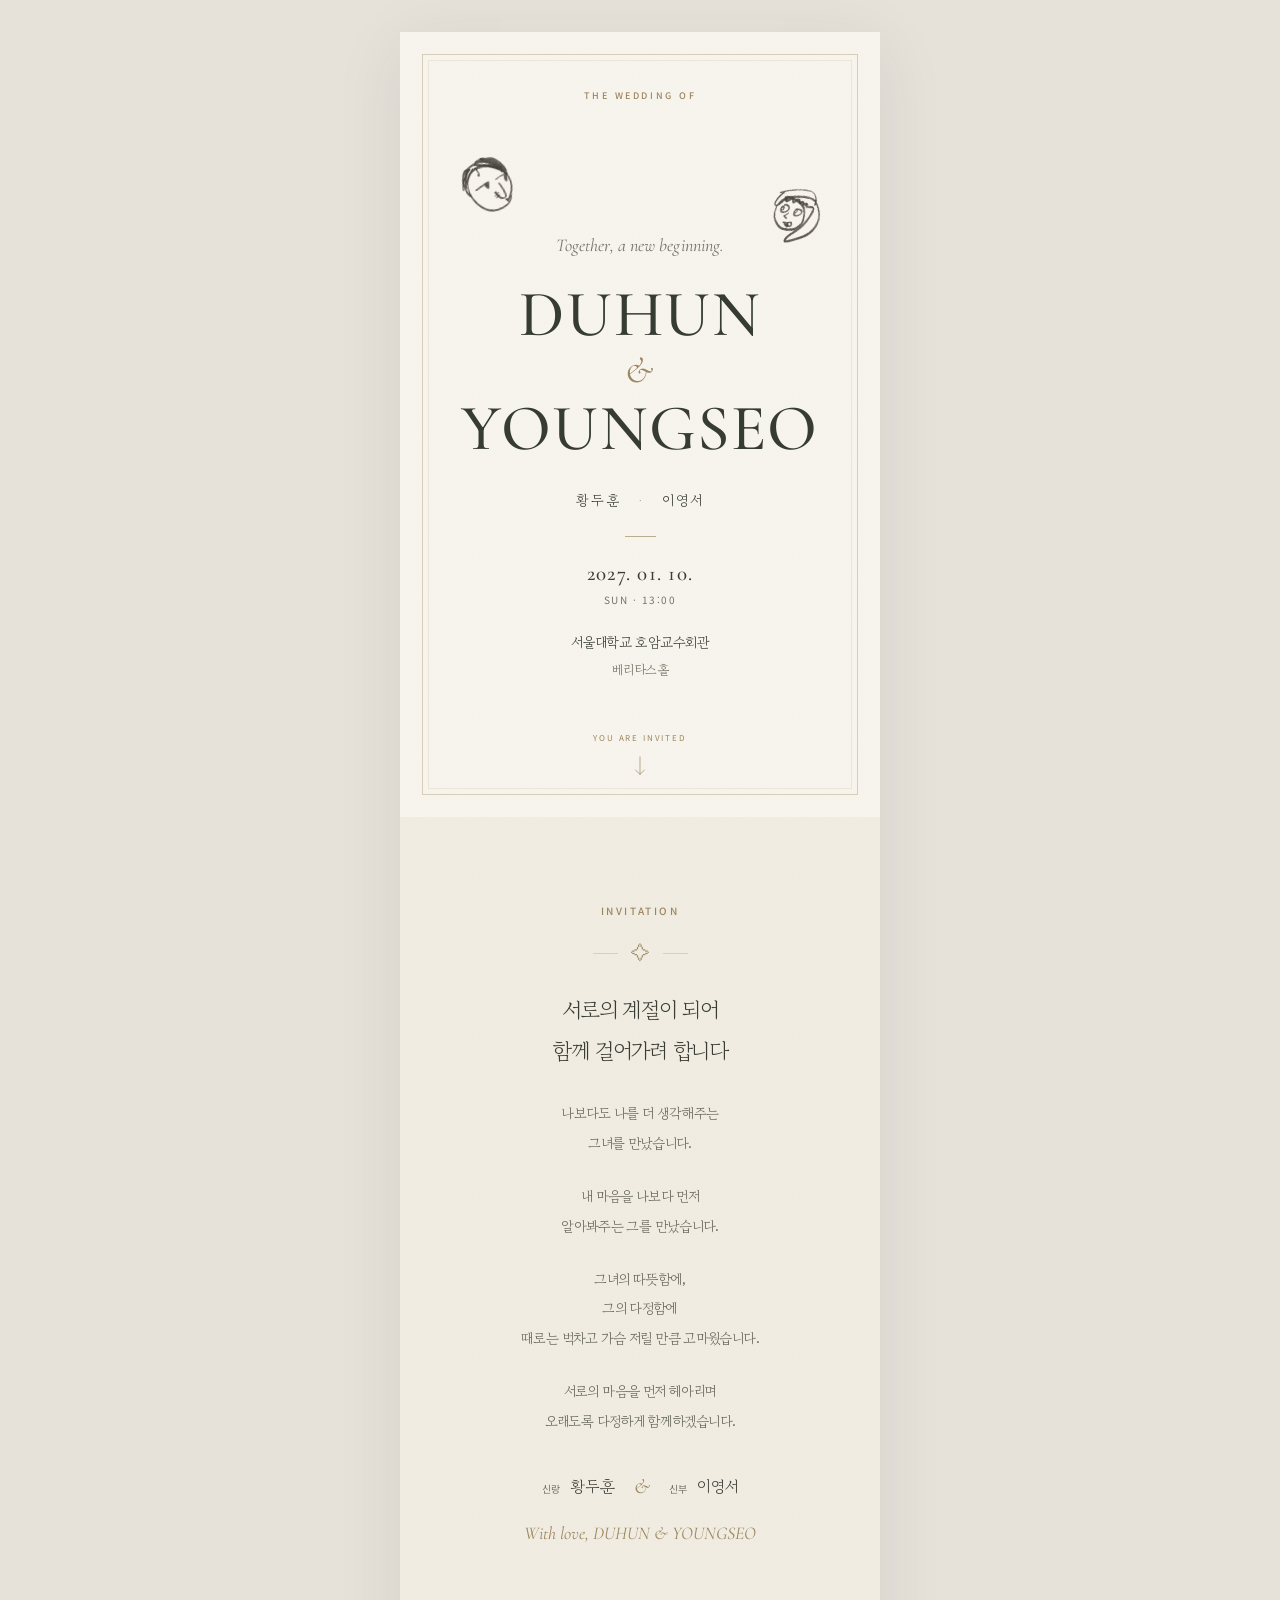
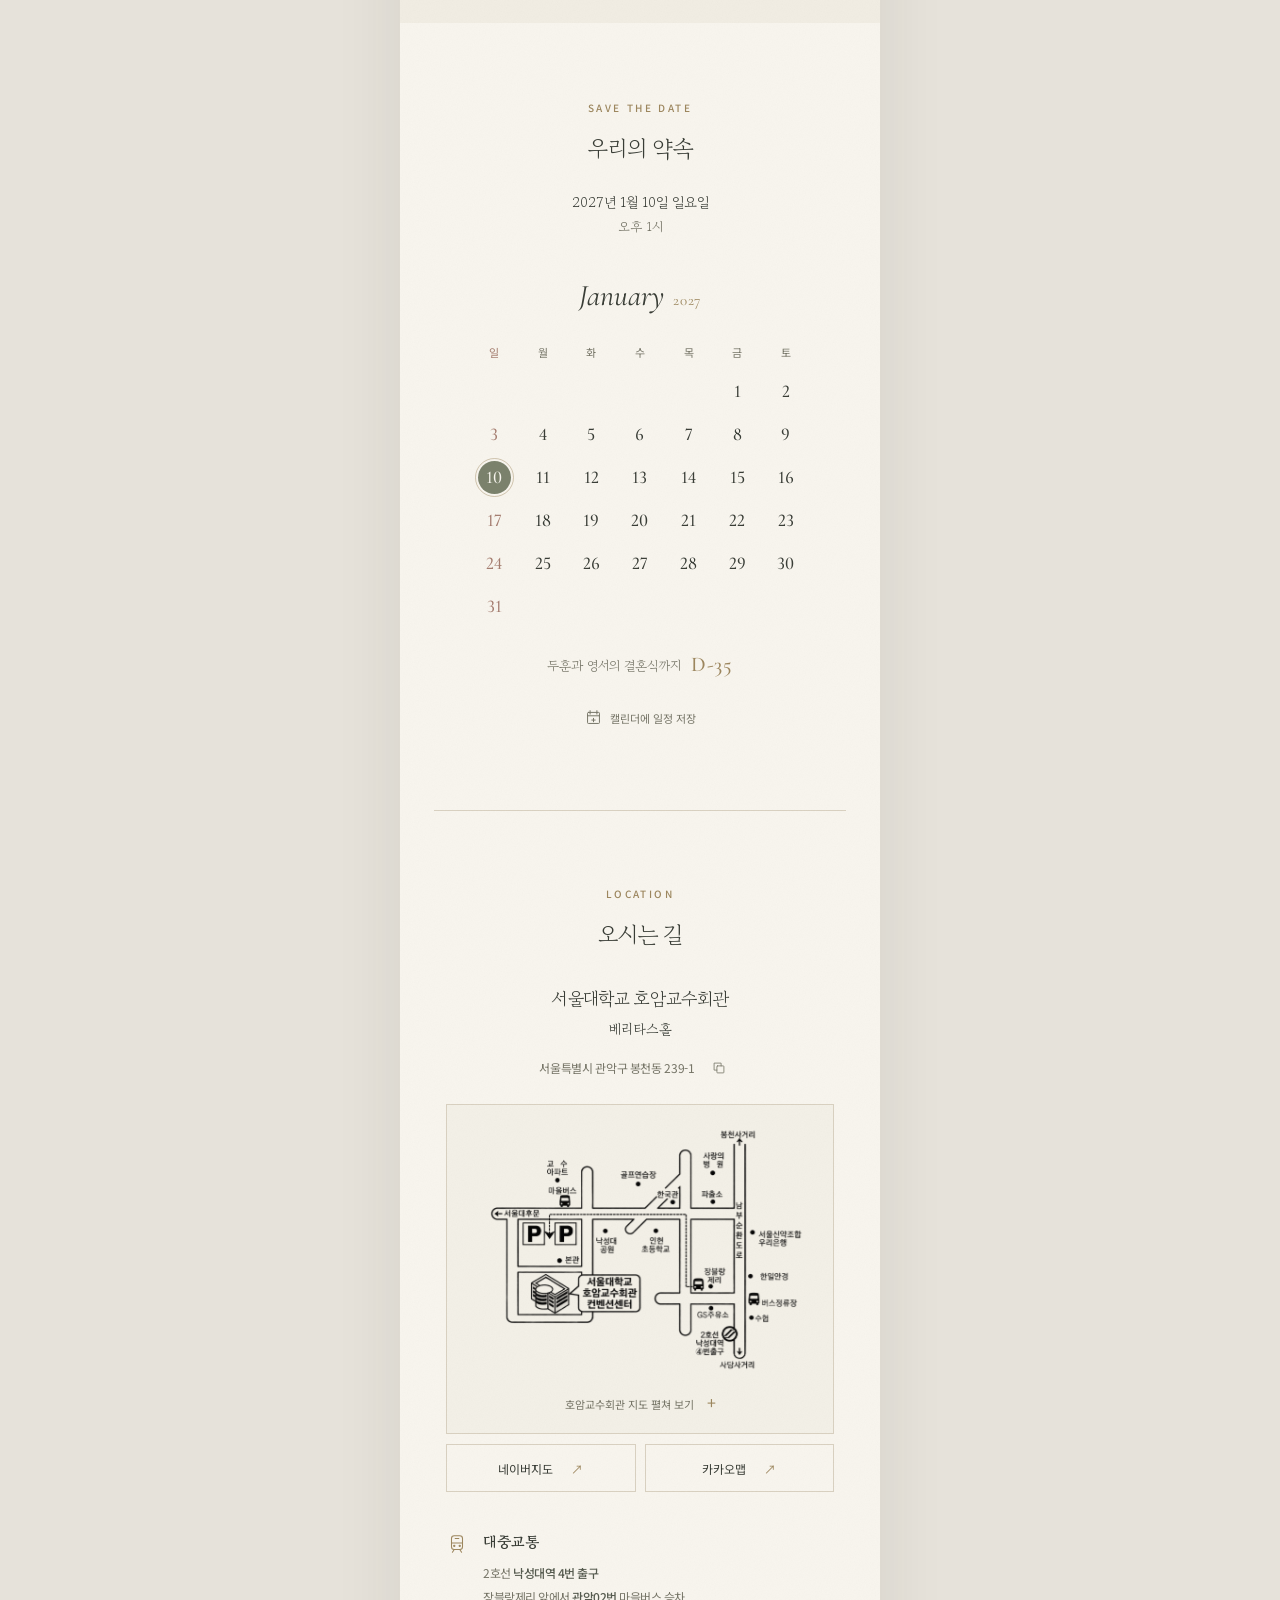
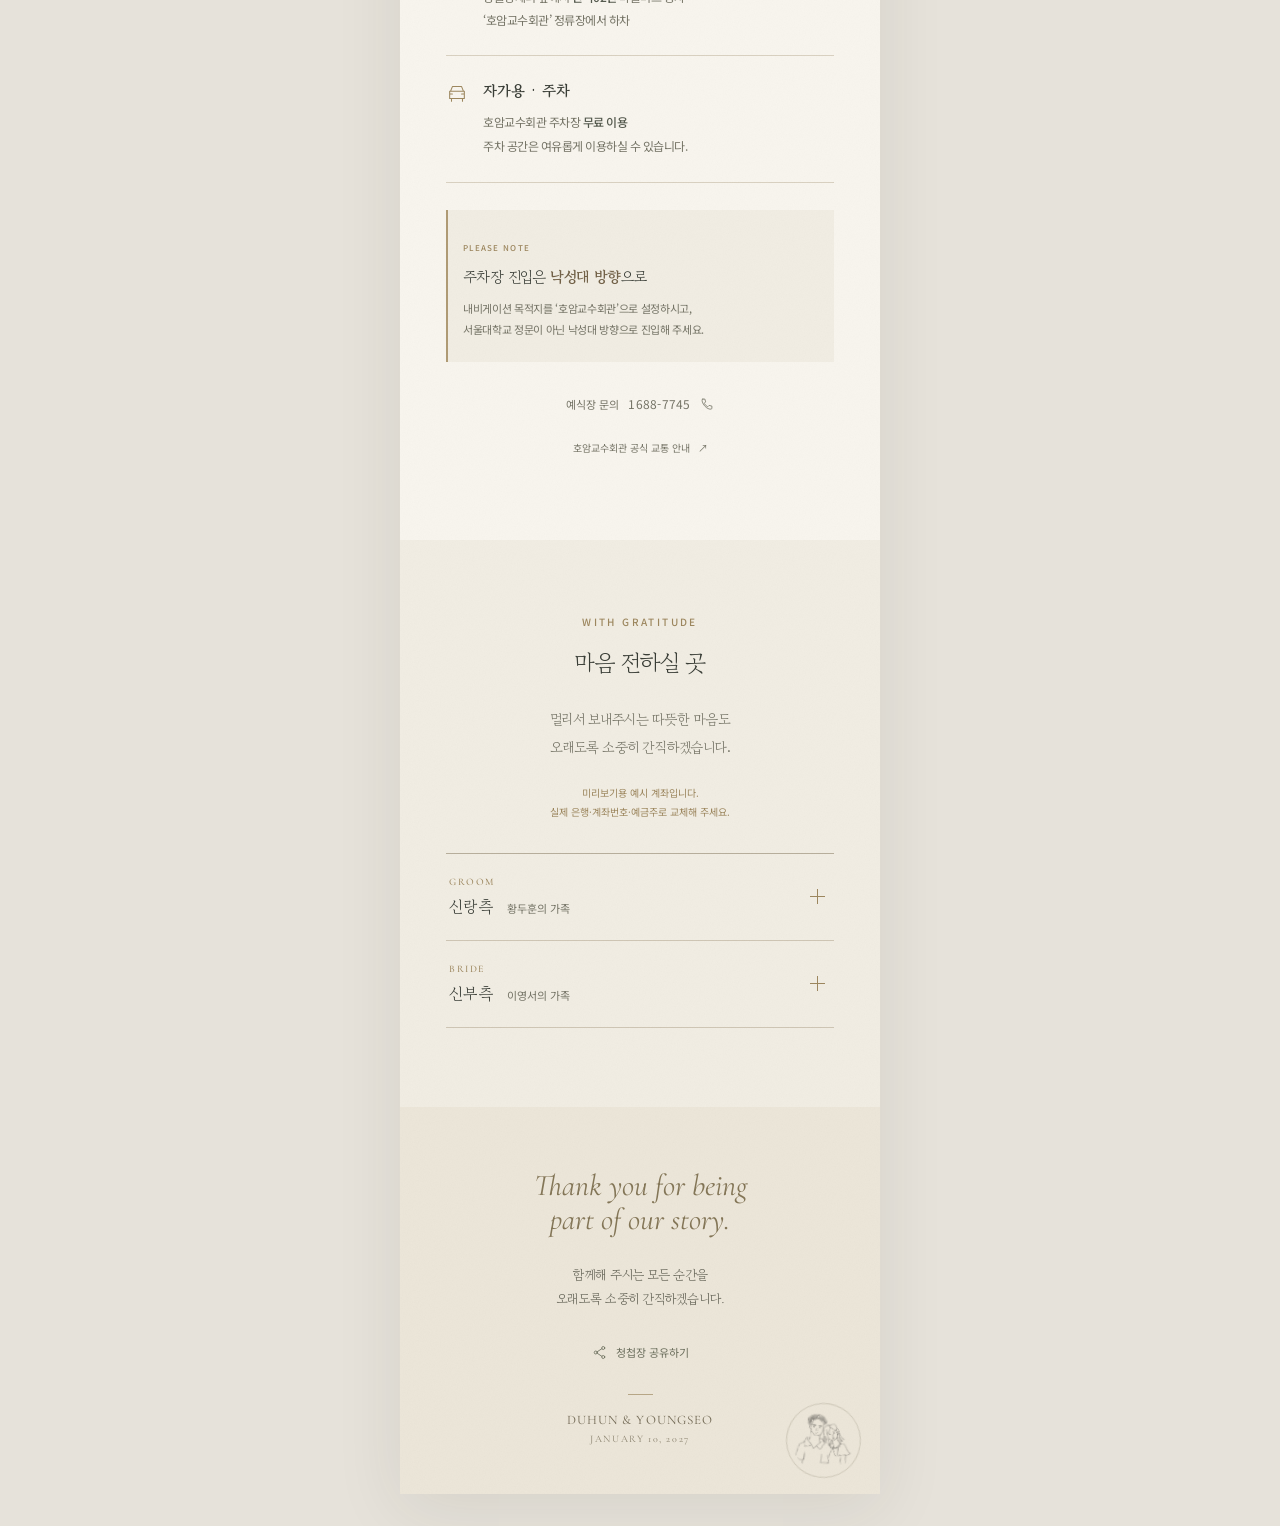
==== index.html @ d2ee9f9c "Add mobile wedding invitation" ====
<!doctype html>
<html lang="ko">
  <head>
    <meta charset="UTF-8" />
    <meta name="viewport" content="width=device-width, initial-scale=1, viewport-fit=cover" />
    <meta name="theme-color" content="#f8f5ee" />
    <meta name="description" content="황두훈 · 이영서의 결혼식에 초대합니다. 2027년 1월 10일 일요일 오후 1시, 서울대학교 호암교수회관 베리타스홀." />
    <meta property="og:type" content="website" />
    <meta property="og:title" content="황두훈 · 이영서 결혼합니다" />
    <meta property="og:description" content="2027년 1월 10일 일요일 오후 1시 · 서울대학교 호암교수회관 베리타스홀" />
    <title>황두훈 · 이영서의 결혼식에 초대합니다</title>
    <link rel="icon" href="assets/monogram.svg" type="image/svg+xml" />
    <link rel="preconnect" href="https://fonts.googleapis.com" />
    <link rel="preconnect" href="https://fonts.gstatic.com" crossorigin />
    <link href="https://fonts.googleapis.com/css2?family=Cormorant+Garamond:ital,wght@0,400;0,500;0,600;1,400;1,500&family=Gowun+Batang:wght@400;700&family=Noto+Sans+KR:wght@400;500&display=swap" rel="stylesheet" />
    <link rel="stylesheet" href="styles.css" />
    <script src="invitation.js" defer></script>
  </head>
  <body>
    <a class="skip-link" href="#invitation">초대 글로 바로 가기</a>
    <main class="invitation">
      <header class="hero" aria-label="황두훈과 이영서의 결혼식">
        <div class="hero-frame" aria-hidden="true"></div>
        <p class="eyebrow hero-eyebrow">The Wedding of</p>
        <img class="hero-doodle groom" src="assets/groom-sketch-transparent.png" alt="신랑 두훈의 손그림" width="576" height="642" />
        <img class="hero-doodle bride" src="assets/bride-sketch-transparent.png" alt="신부 영서의 손그림" width="610" height="609" />
        <div class="hero-center">
          <p class="hero-script">Together, a new beginning.</p>
          <h1 class="names"><span>DUHUN</span><span class="ampersand">&amp;</span><span>YOUNGSEO</span></h1>
          <p class="korean-names"><span>황두훈</span><span class="name-dot" aria-hidden="true">·</span><span>이영서</span></p>
          <span class="fine-rule" aria-hidden="true"></span>
          <p class="hero-date"><time datetime="2027-01-10T13:00:00+09:00">2027. 01. 10. <span>SUN · 13:00</span></time></p>
          <p class="hero-venue">서울대학교 호암교수회관<br /><span>베리타스홀</span></p>
        </div>
        <a class="scroll-cue" href="#invitation"><span>YOU ARE INVITED</span><svg viewBox="0 0 16 24" aria-hidden="true"><path d="M8 1v20m-5-5 5 5 5-5" /></svg></a>
      </header>

      <section class="intro section" id="invitation" aria-labelledby="intro-title">
        <p class="eyebrow">Invitation</p>
        <div class="ornament" aria-hidden="true"><span></span>✧<span></span></div>
        <h2 id="intro-title">서로의 계절이 되어<br />함께 걸어가려 합니다</h2>
        <div class="invitation-copy">
          <p>나보다도 나를 더 생각해주는<br />그녀를 만났습니다.</p>
          <p>내 마음을 나보다 먼저<br />알아봐주는 그를 만났습니다.</p>
          <p>그녀의 따뜻함에,<br />그의 다정함에<br />때로는 벅차고 가슴 저릴 만큼 고마웠습니다.</p>
          <p>서로의 마음을 먼저 헤아리며<br />오래도록 다정하게 함께하겠습니다.</p>
        </div>
        <div class="couple-names"><p><small>신랑</small>황두훈</p><span aria-hidden="true">&amp;</span><p><small>신부</small>이영서</p></div>
        <p class="handwritten">With love, DUHUN &amp; YOUNGSEO</p>
      </section>

      <section class="calendar section" aria-labelledby="calendar-title">
        <p class="eyebrow">Save the Date</p>
        <h2 class="section-title" id="calendar-title">우리의 약속</h2>
        <p class="event-date"><time datetime="2027-01-10T13:00:00+09:00">2027년 1월 10일 일요일 <span>오후 1시</span></time></p>
        <div class="month-heading"><span class="month">January</span><span class="year">2027</span></div>
        <table class="calendar-table" aria-label="2027년 1월 달력, 10일 일요일 결혼식">
          <thead><tr><th scope="col" class="sun">일</th><th scope="col">월</th><th scope="col">화</th><th scope="col">수</th><th scope="col">목</th><th scope="col">금</th><th scope="col">토</th></tr></thead>
          <tbody>
            <tr><td></td><td></td><td></td><td></td><td></td><td>1</td><td>2</td></tr>
            <tr><td class="sun">3</td><td>4</td><td>5</td><td>6</td><td>7</td><td>8</td><td>9</td></tr>
            <tr><td class="wedding-date" aria-label="1월 10일, 결혼식"><span>10</span></td><td>11</td><td>12</td><td>13</td><td>14</td><td>15</td><td>16</td></tr>
            <tr><td class="sun">17</td><td>18</td><td>19</td><td>20</td><td>21</td><td>22</td><td>23</td></tr>
            <tr><td class="sun">24</td><td>25</td><td>26</td><td>27</td><td>28</td><td>29</td><td>30</td></tr>
            <tr><td class="sun">31</td><td></td><td></td><td></td><td></td><td></td><td></td></tr>
          </tbody>
        </table>
        <p class="calendar-message">두훈과 영서의 결혼식까지 <strong id="count">—</strong></p>
        <a class="text-action" href="assets/duhun-youngseo-wedding.ics" download="두훈과 영서의 결혼식.ics"><svg viewBox="0 0 20 20" aria-hidden="true"><rect x="3" y="4" width="14" height="13" rx="1" /><path d="M6 2v4m8-4v4M3 8h14m-7 3v4m-2-2h4" /></svg>캘린더에 일정 저장</a>
      </section>

      <section class="location section" id="location" aria-labelledby="location-title">
        <p class="eyebrow">Location</p>
        <h2 class="section-title" id="location-title">오시는 길</h2>
        <p class="venue-name">서울대학교 호암교수회관</p>
        <p class="venue-hall">베리타스홀</p>
        <div class="address-line"><address>서울특별시 관악구 봉천동 239-1</address><button class="address-copy" type="button" data-copy="서울특별시 관악구 봉천동 239-1 서울대학교 호암교수회관" data-copy-message="예식장 주소를 복사했습니다." aria-label="예식장 주소 복사"><svg viewBox="0 0 20 20" aria-hidden="true"><rect x="7" y="7" width="10" height="10" rx="1" /><path d="M13 7V3H3v10h4" /></svg></button></div>

        <details class="venue-map">
        <summary class="venue-card">
          <img class="venue-route-map" src="assets/hoam-route-map-transparent.png" alt="호암교수회관 약도: 낙성대역 4번 출구, 낙성대 방향 진입로와 회관 주차장 위치 안내" width="1489" height="1056" loading="lazy" />
          <span class="venue-card-action"><span class="map-open-text">호암교수회관 지도 펼쳐 보기</span><span class="map-close-text">지도 접기</span><span class="map-toggle" aria-hidden="true">+</span></span>
        </summary>
        <div class="map-frame"><iframe title="서울대학교 호암교수회관 위치 지도" src="https://www.google.com/maps?q=%ED%98%B8%EC%95%94%EA%B5%90%EC%88%98%ED%9A%8C%EA%B4%80&amp;output=embed" loading="lazy" referrerpolicy="no-referrer-when-downgrade" allowfullscreen></iframe></div>
        </details>
        <div class="map-actions">
          <a href="https://map.naver.com/p/search/서울대학교%20호암교수회관" target="_blank" rel="noopener noreferrer">네이버지도 <span aria-hidden="true">↗</span></a>
          <a href="https://map.kakao.com/?q=서울대학교%20호암교수회관" target="_blank" rel="noopener noreferrer">카카오맵 <span aria-hidden="true">↗</span></a>
        </div>

        <div class="travel-info">
          <div class="travel-row"><span class="travel-icon" aria-hidden="true"><svg viewBox="0 0 24 24"><rect x="6" y="3" width="12" height="15" rx="3" /><path d="M6 11h12M9 18l-2 3m8-3 2 3M10 6h4" /><circle cx="9" cy="14" r=".7" /><circle cx="15" cy="14" r=".7" /></svg></span><div><h3>대중교통</h3><p>2호선 <strong>낙성대역 4번 출구</strong><br />장블랑제리 앞에서 <strong>관악02번</strong> 마을버스 승차<br />‘호암교수회관’ 정류장에서 하차</p></div></div>
          <div class="travel-row"><span class="travel-icon" aria-hidden="true"><svg viewBox="0 0 24 24"><path d="m5 10 2-5h10l2 5M4 10h16v8H4zM6 18v3m12-3v3M4 13h3m10 0h3" /></svg></span><div><h3>자가용 · 주차</h3><p>호암교수회관 주차장 <strong>무료 이용</strong><br />주차 공간은 여유롭게 이용하실 수 있습니다.</p></div></div>
        </div>
        <aside class="parking-notice" aria-label="주차장 진입 주의사항"><span class="notice-label">PLEASE NOTE</span><p>주차장 진입은 <strong>낙성대 방향</strong>으로</p><span>내비게이션 목적지를 ‘호암교수회관’으로 설정하시고,<br />서울대학교 정문이 아닌 낙성대 방향으로 진입해 주세요.</span></aside>
        <a class="venue-phone" href="tel:1688-7745">예식장 문의 <span>1688-7745</span><svg viewBox="0 0 20 20" aria-hidden="true"><path d="M4 3h3l1 4-2 2c1 2 3 4 5 5l2-2 4 1v3c0 2-4 2-8-1S3 7 3 5c0-1 0-2 1-2Z" /></svg></a>
        <a class="official-directions" href="https://snuhoam.co.kr/hoam/directions" target="_blank" rel="noopener noreferrer">호암교수회관 공식 교통 안내 <span aria-hidden="true">↗</span></a>
      </section>

      <section class="gift section" aria-labelledby="gift-title">
        <p class="eyebrow">With Gratitude</p>
        <h2 class="section-title" id="gift-title">마음 전하실 곳</h2>
        <p class="gift-copy">멀리서 보내주시는 따뜻한 마음도<br />오래도록 소중히 간직하겠습니다.</p>
        <p class="account-preview-note" id="account-preview-note">미리보기용 예시 계좌입니다.<br />실제 은행·계좌번호·예금주로 교체해 주세요.</p>
        <div class="account-accordion">
          <details class="account-group" name="accounts">
            <summary><span class="account-side"><small>GROOM</small>신랑측 <span>황두훈의 가족</span></span><span class="account-arrow" aria-hidden="true"></span></summary>
            <div class="account-list" id="groom-accounts">
              <div class="account-row"><div><p class="account-person">신랑 <strong>황두훈</strong></p><p class="account-pending">계좌 안내 준비 중</p></div></div>
              <div class="account-row"><div><p class="account-person">신랑 아버지</p><p class="account-pending">계좌 안내 준비 중</p></div></div>
              <div class="account-row"><div><p class="account-person">신랑 어머니</p><p class="account-pending">계좌 안내 준비 중</p></div></div>
            </div>
          </details>
          <details class="account-group" name="accounts">
            <summary><span class="account-side"><small>BRIDE</small>신부측 <span>이영서의 가족</span></span><span class="account-arrow" aria-hidden="true"></span></summary>
            <div class="account-list" id="bride-accounts">
              <div class="account-row"><div><p class="account-person">신부 <strong>이영서</strong></p><p class="account-pending">계좌 안내 준비 중</p></div></div>
              <div class="account-row"><div><p class="account-person">신부 아버지</p><p class="account-pending">계좌 안내 준비 중</p></div></div>
              <div class="account-row"><div><p class="account-person">신부 어머니</p><p class="account-pending">계좌 안내 준비 중</p></div></div>
            </div>
          </details>
        </div>
      </section>

      <footer class="closing">
        <p class="closing-script">Thank you for being<br />part of our story.</p>
        <p class="closing-copy">함께해 주시는 모든 순간을<br />오래도록 소중히 간직하겠습니다.</p>
        <button class="share-button" id="share-invitation" type="button"><svg viewBox="0 0 20 20" aria-hidden="true"><circle cx="5" cy="10" r="2" /><circle cx="15" cy="4" r="2" /><circle cx="15" cy="16" r="2" /><path d="m7 9 6-4m-6 6 6 4" /></svg>청첩장 공유하기</button>
        <span class="closing-rule" aria-hidden="true"></span>
        <small>DUHUN &amp; YOUNGSEO <span>JANUARY 10, 2027</span></small>
        <img class="couple-stamp" src="assets/couple-sketch.png" alt="두훈과 영서의 커플 손그림 도장" width="1042" height="986" loading="lazy" />
      </footer>
    </main>
    <div id="toast" role="status" aria-live="polite" aria-atomic="true"></div>
  </body>
</html>
---- styles.css ----
:root {
  --paper: #f8f5ee;
  --paper-deep: #f1ede3;
  --ink: #393d36;
  --muted: #767567;
  --gold: #9d875e;
  --line: #d9d1c1;
  --serif: 'Gowun Batang', 'Batang', serif;
  --english: 'Cormorant Garamond', 'Times New Roman', serif;
  --sans: 'Noto Sans KR', sans-serif;
}

* { box-sizing: border-box; }
html { scroll-behavior: smooth; }
body { margin: 0; background: #e6e2da; color: var(--ink); font-family: var(--sans); font-weight: 400; -webkit-font-smoothing: antialiased; }
button, a { -webkit-tap-highlight-color: transparent; }
button { font: inherit; cursor: pointer; }
a { color: inherit; text-decoration: none; }
button, a, summary { touch-action: manipulation; }
button:focus-visible, a:focus-visible, summary:focus-visible { outline: 2px solid var(--gold); outline-offset: 5px; }
img { display: block; max-width: 100%; height: auto; }
p, h1, h2, h3, figure { margin: 0; }
button svg, a svg, .travel-icon svg { width: 20px; height: 20px; flex: 0 0 auto; fill: none; stroke: currentColor; stroke-width: 1.15; stroke-linecap: round; stroke-linejoin: round; }

.skip-link { position: fixed; top: -100px; left: 16px; z-index: 20; padding: 12px 20px; background: var(--ink); color: var(--paper); font-size: 13px; }
.skip-link:focus { top: 16px; }
.invitation { position: relative; width: 100%; max-width: 480px; margin: 0 auto; overflow: clip; background: var(--paper); box-shadow: 0 14px 65px rgb(44 44 35 / 9%); }
.invitation::after { position: absolute; z-index: 5; inset: 0; background-image: url('assets/paper-texture.svg'); opacity: .055; mix-blend-mode: multiply; pointer-events: none; content: ''; }
.section { position: relative; padding: 80px 34px; text-align: center; }
.eyebrow { color: var(--gold); font-family: var(--sans); font-size: 10px; font-weight: 500; line-height: 1.5; letter-spacing: .24em; text-transform: uppercase; }
.section-title { margin: 15px 0 0; font-family: var(--serif); font-size: 23px; font-weight: 400; line-height: 1.6; letter-spacing: -.05em; }

/* A restrained, printed cover with the couple's original drawings. */
.hero { position: relative; display: flex; min-height: 752px; padding: 52px 30px 39px; flex-direction: column; align-items: center; text-align: center; background: var(--paper); }
.hero-frame { position: absolute; inset: 22px; border: 1px solid rgb(157 135 94 / 36%); pointer-events: none; }
.hero-frame::after { position: absolute; inset: 5px; border: 1px solid rgb(157 135 94 / 13%); content: ''; }
.hero-eyebrow { font-size: 9px; letter-spacing: .28em; }
.hero-doodle { position: absolute; pointer-events: none; opacity: .76; filter: sepia(.5); mix-blend-mode: multiply; }
.hero-doodle.groom { top: 104px; left: 39px; width: 69px; transform: rotate(-12deg); }
.hero-doodle.bride { top: 128px; right: 37px; width: 62px; transform: rotate(11deg); }
.hero-center { width: 100%; margin-top: 131px; }
.hero-script { color: var(--muted); font-family: var(--english); font-size: 18px; font-style: italic; letter-spacing: .005em; }
.names { margin-top: 26px; color: #363c33; font-family: var(--english); font-size: clamp(46px, 14vw, 65px); font-weight: 500; line-height: 1.02; letter-spacing: .025em; }
.names > span { display: block; white-space: nowrap; }
.names .ampersand { margin: 4px 0 7px; color: var(--gold); font-size: 37px; font-weight: 400; font-style: italic; line-height: 1; }
.korean-names { display: flex; justify-content: center; align-items: center; gap: 17px; margin-top: 28px; font-family: var(--serif); font-size: 14px; letter-spacing: .15em; }
.name-dot { color: var(--gold); font-size: 10px; }
.fine-rule { display: block; width: 31px; height: 1px; margin: 26px auto 24px; background: var(--gold); opacity: .65; }
.hero-date { font-family: var(--english); font-size: 21px; font-weight: 500; letter-spacing: .06em; }
.hero-date span { display: block; margin-top: 6px; color: var(--muted); font-family: var(--sans); font-size: 10px; font-weight: 400; letter-spacing: .15em; }
.hero-venue { margin-top: 22px; font-family: var(--serif); font-size: 14px; line-height: 1.95; letter-spacing: -.035em; }
.hero-venue span { color: var(--muted); font-size: 13px; }
.scroll-cue { position: relative; display: flex; width: 180px; min-height: 47px; margin-top: auto; padding-top: 22px; align-items: center; flex-direction: column; gap: 12px; color: var(--gold); font-size: 8px; letter-spacing: .23em; }
.scroll-cue svg { width: 14px; height: 23px; stroke-width: .8; }

.intro { background: var(--paper-deep); padding-top: 86px; padding-bottom: 79px; }
.ornament { display: flex; margin: 24px auto; align-items: center; justify-content: center; gap: 13px; color: var(--gold); font-family: var(--english); font-size: 19px; }
.ornament span { width: 25px; height: 1px; background: var(--line); }
.intro h2 { font-family: var(--serif); font-size: 22px; font-weight: 400; line-height: 1.85; letter-spacing: -.06em; }
.invitation-copy { margin-top: 29px; color: #66665b; font-family: var(--serif); font-size: 14px; line-height: 2.1; letter-spacing: -.045em; word-break: keep-all; }
.invitation-copy p + p { margin-top: 24px; }
.couple-names { display: flex; margin-top: 38px; align-items: center; justify-content: center; gap: 19px; font-family: var(--serif); font-size: 16px; }
.couple-names p { display: flex; gap: 10px; align-items: baseline; }
.couple-names small { color: var(--muted); font-family: var(--sans); font-size: 10px; }
.couple-names > span { color: var(--gold); font-family: var(--english); font-size: 21px; font-style: italic; }
.handwritten { margin-top: 23px; color: var(--gold); font-family: var(--english); font-size: 18px; font-style: italic; }

.calendar { padding-top: 77px; padding-bottom: 71px; }
.calendar::after { position: absolute; right: 34px; bottom: 0; left: 34px; height: 1px; background: var(--line); content: ''; }
.event-date { margin-top: 22px; font-family: var(--serif); font-size: 14px; line-height: 1.9; }
.event-date span { display: block; color: var(--muted); font-size: 13px; }
.month-heading { display: flex; margin-top: 37px; align-items: baseline; justify-content: center; gap: 9px; font-family: var(--english); }
.month { font-size: 30px; font-style: italic; }
.year { color: var(--gold); font-size: 15px; letter-spacing: .05em; }
.calendar-table { width: 100%; max-width: 340px; margin: 20px auto 0; border-collapse: collapse; table-layout: fixed; font-family: var(--english); font-size: 18px; font-variant-numeric: lining-nums; }
.calendar-table th { height: 36px; color: var(--muted); font-family: var(--sans); font-size: 11px; font-weight: 400; }
.calendar-table td { position: relative; height: 43px; font-weight: 500; }
.calendar-table .sun { color: #a57d6f; }
.calendar-table .wedding-date { color: var(--paper); }
.wedding-date span { position: relative; display: inline-flex; width: 33px; height: 33px; border-radius: 50%; align-items: center; justify-content: center; background: #7b826c; }
.wedding-date span::after { position: absolute; inset: -3px; border: 1px solid rgb(157 135 94 / 44%); border-radius: 50%; content: ''; }
.calendar-message { margin-top: 24px; color: var(--muted); font-family: var(--serif); font-size: 13px; }
.calendar-message strong { margin-left: 6px; color: var(--gold); font-family: var(--english); font-size: 21px; font-weight: 500; letter-spacing: .035em; }
.text-action { display: inline-flex; min-height: 44px; margin-top: 19px; padding: 0 5px; align-items: center; justify-content: center; gap: 8px; color: var(--muted); font-size: 11px; }
.text-action svg { width: 17px; height: 17px; }

.location { padding-top: 75px; padding-bottom: 70px; }
.venue-name { margin-top: 31px; font-family: var(--serif); font-size: 18px; line-height: 1.6; letter-spacing: -.055em; }
.venue-hall { margin-top: 6px; font-family: var(--serif); font-size: 14px; }
.address-line { display: flex; margin: 7px 0 0; align-items: center; justify-content: center; gap: 2px; }
.address-line address { color: var(--muted); font-size: 12px; font-style: normal; letter-spacing: -.03em; }
.address-copy { display: inline-flex; width: 44px; height: 44px; padding: 0; border: 0; align-items: center; justify-content: center; background: transparent; color: var(--muted); }
.address-copy svg { width: 14px; height: 14px; }
.venue-card { display: flex; margin-top: 14px; padding: 20px 17px 19px; border: 1px solid var(--line); align-items: center; flex-direction: column; background: #f3f0e7; transition: border-color .2s; cursor: pointer; list-style: none; }
.venue-card::-webkit-details-marker { display: none; }
.venue-route-map { width: 100%; height: auto; mix-blend-mode: multiply; }
.venue-card-action { display: inline-flex; margin-top: 16px; gap: 13px; align-items: baseline; color: var(--muted); font-size: 11px; }
.venue-card-action .map-toggle { color: var(--gold); font-size: 16px; transition: transform .2s; }
.map-close-text { display: none; }
.venue-map[open] .map-open-text { display: none; }
.venue-map[open] .map-close-text { display: inline; }
.venue-map[open] .map-toggle { transform: rotate(45deg); }
.map-frame { height: 245px; border: 1px solid var(--line); border-top: 0; overflow: hidden; background: #eae7df; }
.map-frame iframe { display: block; width: 100%; height: 100%; border: 0; filter: saturate(.45); }
.map-actions { display: grid; grid-template-columns: 1fr 1fr; gap: 9px; margin-top: 10px; }
.map-actions a { display: flex; min-height: 48px; border: 1px solid var(--line); align-items: center; justify-content: center; gap: 18px; font-size: 12px; transition: background-color .2s; }
.map-actions a > span { color: var(--gold); }
.travel-info { margin-top: 31px; text-align: left; }
.travel-row { display: flex; padding: 24px 0; border-bottom: 1px solid var(--line); align-items: flex-start; gap: 15px; }
.travel-row:first-child { padding-top: 8px; }
.travel-row:last-child { padding-bottom: 25px; }
.travel-icon { display: inline-flex; margin-top: 2px; color: var(--gold); }
.travel-icon svg { width: 22px; height: 22px; }
.travel-row h3 { font-family: var(--serif); font-size: 15px; font-weight: 700; }
.travel-row p { margin-top: 9px; color: var(--muted); font-size: 12px; line-height: 1.95; letter-spacing: -.04em; word-break: keep-all; }
.travel-row strong { color: #565b4f; font-weight: 500; }
.parking-notice { margin-top: 27px; padding: 22px 15px; border-left: 2px solid #b09b74; text-align: left; background: var(--paper-deep); }
.notice-label { color: var(--gold); font-size: 8px; font-weight: 500; letter-spacing: .16em; }
.parking-notice p { margin-top: 9px; font-family: var(--serif); font-size: 15px; line-height: 1.6; letter-spacing: -.04em; }
.parking-notice strong { color: #736248; font-weight: 700; }
.parking-notice > span:last-child { display: block; margin-top: 9px; color: var(--muted); font-size: 11px; line-height: 1.9; letter-spacing: -.03em; word-break: keep-all; }
.venue-phone { display: flex; min-height: 44px; margin-top: 20px; align-items: center; justify-content: center; gap: 9px; color: var(--muted); font-size: 11px; }
.venue-phone span { font-size: 12px; letter-spacing: .02em; }
.venue-phone svg { width: 14px; height: 14px; }
.official-directions { display: inline-flex; min-height: 44px; padding: 0 5px; gap: 8px; align-items: center; color: var(--muted); font-size: 10px; }

.gift { padding-top: 74px; padding-bottom: 79px; background: var(--paper-deep); }
.gift-copy { margin-top: 24px; color: var(--muted); font-family: var(--serif); font-size: 14px; line-height: 2; letter-spacing: -.035em; }
.account-preview-note { margin-top: 22px; color: var(--gold); font-size: 10px; line-height: 1.9; word-break: keep-all; }
.account-accordion { margin-top: 32px; border-top: 1px solid #b8af9c; text-align: left; }
.account-group { border-bottom: 1px solid #cfc6b5; }
.account-group summary { display: flex; min-height: 86px; padding: 16px 3px; align-items: center; justify-content: space-between; gap: 12px; cursor: pointer; list-style: none; }
.account-group summary::-webkit-details-marker { display: none; }
.account-side { display: block; font-family: var(--serif); font-size: 16px; }
.account-side small { display: block; margin-bottom: 6px; color: var(--gold); font-family: var(--english); font-size: 10px; font-weight: 500; letter-spacing: .16em; }
.account-side > span { margin-left: 9px; color: var(--muted); font-family: var(--sans); font-size: 11px; }
.account-arrow { position: relative; width: 15px; height: 15px; margin-right: 6px; color: var(--gold); transition: transform .25s; }
.account-arrow::before, .account-arrow::after { position: absolute; top: 7px; left: 0; width: 15px; height: 1px; background: currentColor; content: ''; }
.account-arrow::after { transform: rotate(90deg); }
.account-group[open] .account-arrow { transform: rotate(45deg); }
.account-list { display: grid; gap: 1px; padding-bottom: 19px; }
.account-row { display: flex; min-height: 81px; padding: 17px 15px; align-items: center; justify-content: space-between; gap: 8px; background: rgb(255 255 255 / 42%); }
.account-row > div { min-width: 0; }
.account-person { color: var(--muted); font-size: 11px; }
.account-person strong { margin-left: 8px; color: var(--ink); font-family: var(--serif); font-size: 14px; font-weight: 400; }
.account-pending, .account-number { margin-top: 8px; color: var(--muted); font-size: 11px; line-height: 1.6; }
.account-number { color: var(--ink); font-size: 12px; overflow-wrap: anywhere; }
.account-example { margin-top: 5px; color: var(--gold); font-size: 10px; line-height: 1.6; }
.copy-button { flex: 0 0 auto; min-width: 45px; min-height: 44px; padding: 8px; border: 1px solid var(--line); border-radius: 0; background: transparent; color: var(--muted); font-size: 11px; }

.closing { position: relative; min-height: 380px; padding: 62px 34px 49px; text-align: center; background: #ece6d9; }
.closing-script { color: #847657; font-family: var(--english); font-size: 30px; font-style: italic; line-height: 1.15; }
.closing-copy { margin-top: 25px; color: #69685b; font-family: var(--serif); font-size: 13px; line-height: 1.9; letter-spacing: -.04em; }
.share-button { display: inline-flex; min-height: 44px; margin-top: 18px; padding: 8px 15px; border: 0; align-items: center; gap: 9px; background: transparent; color: #6e715f; font-size: 11px; }
.share-button svg { width: 15px; height: 15px; }
.closing-rule { display: block; width: 25px; height: 1px; margin: 20px auto 17px; background: #b8a787; }
.closing small { display: block; color: #726954; font-family: var(--english); font-size: 13px; letter-spacing: .08em; }
.closing small > span { display: block; margin-top: 5px; color: #8a826e; font-size: 10px; letter-spacing: .16em; }
.couple-stamp { position: absolute; right: 19px; bottom: 16px; width: 75px; height: 75px; padding: 5px; border: 1px solid rgb(104 97 73 / 40%); border-radius: 50%; object-fit: contain; opacity: .52; mix-blend-mode: multiply; transform: rotate(9deg); }

#toast { position: fixed; z-index: 30; bottom: max(24px, env(safe-area-inset-bottom)); left: 50%; width: max-content; max-width: calc(100vw - 40px); padding: 12px 20px; border-radius: 3px; background: rgb(55 60 49 / 94%); box-shadow: 0 4px 18px rgb(0 0 0 / 12%); color: #fffdf5; font-size: 12px; line-height: 1.6; text-align: center; opacity: 0; visibility: hidden; pointer-events: none; transform: translate(-50%, 8px); transition: opacity .2s, transform .2s, visibility .2s; }
#toast.show { opacity: 1; visibility: visible; transform: translate(-50%, 0); }

@media (hover: hover) {
  .map-actions a:hover, .copy-button:hover { background: #eae5d9; }
  .venue-card:hover { border-color: var(--gold); }
  .share-button:hover, .text-action:hover, .venue-phone:hover { color: var(--gold); }
}
@media (min-width: 481px) {
  body { padding: 32px 0; }
  .hero { min-height: 785px; padding-top: 57px; }
  .hero-center { margin-top: 131px; }
  .hero-doodle.groom { top: 112px; left: 52px; }
  .hero-doodle.bride { top: 153px; right: 52px; }
  .section { padding-right: 46px; padding-left: 46px; }
}
@media (max-width: 360px) {
  .section { padding-right: 25px; padding-left: 25px; }
  .hero { min-height: 713px; padding-right: 27px; padding-left: 27px; }
  .hero-center { margin-top: 120px; }
  .hero-doodle.groom { top: 97px; left: 33px; width: 60px; }
  .hero-doodle.bride { top: 118px; right: 32px; width: 56px; }
  .hero-script { font-size: 17px; }
  .intro h2 { font-size: 20px; }
  .invitation-copy { font-size: 12.5px; }
  .couple-names { gap: 12px; font-size: 15px; }
  .couple-names p { gap: 7px; }
  .parking-notice > span:last-child br { display: none; }
  .couple-stamp { right: 10px; width: 61px; height: 61px; }
}
@media (prefers-reduced-motion: reduce) {
  html { scroll-behavior: auto; }
  *, *::before, *::after { transition: none !important; }
}
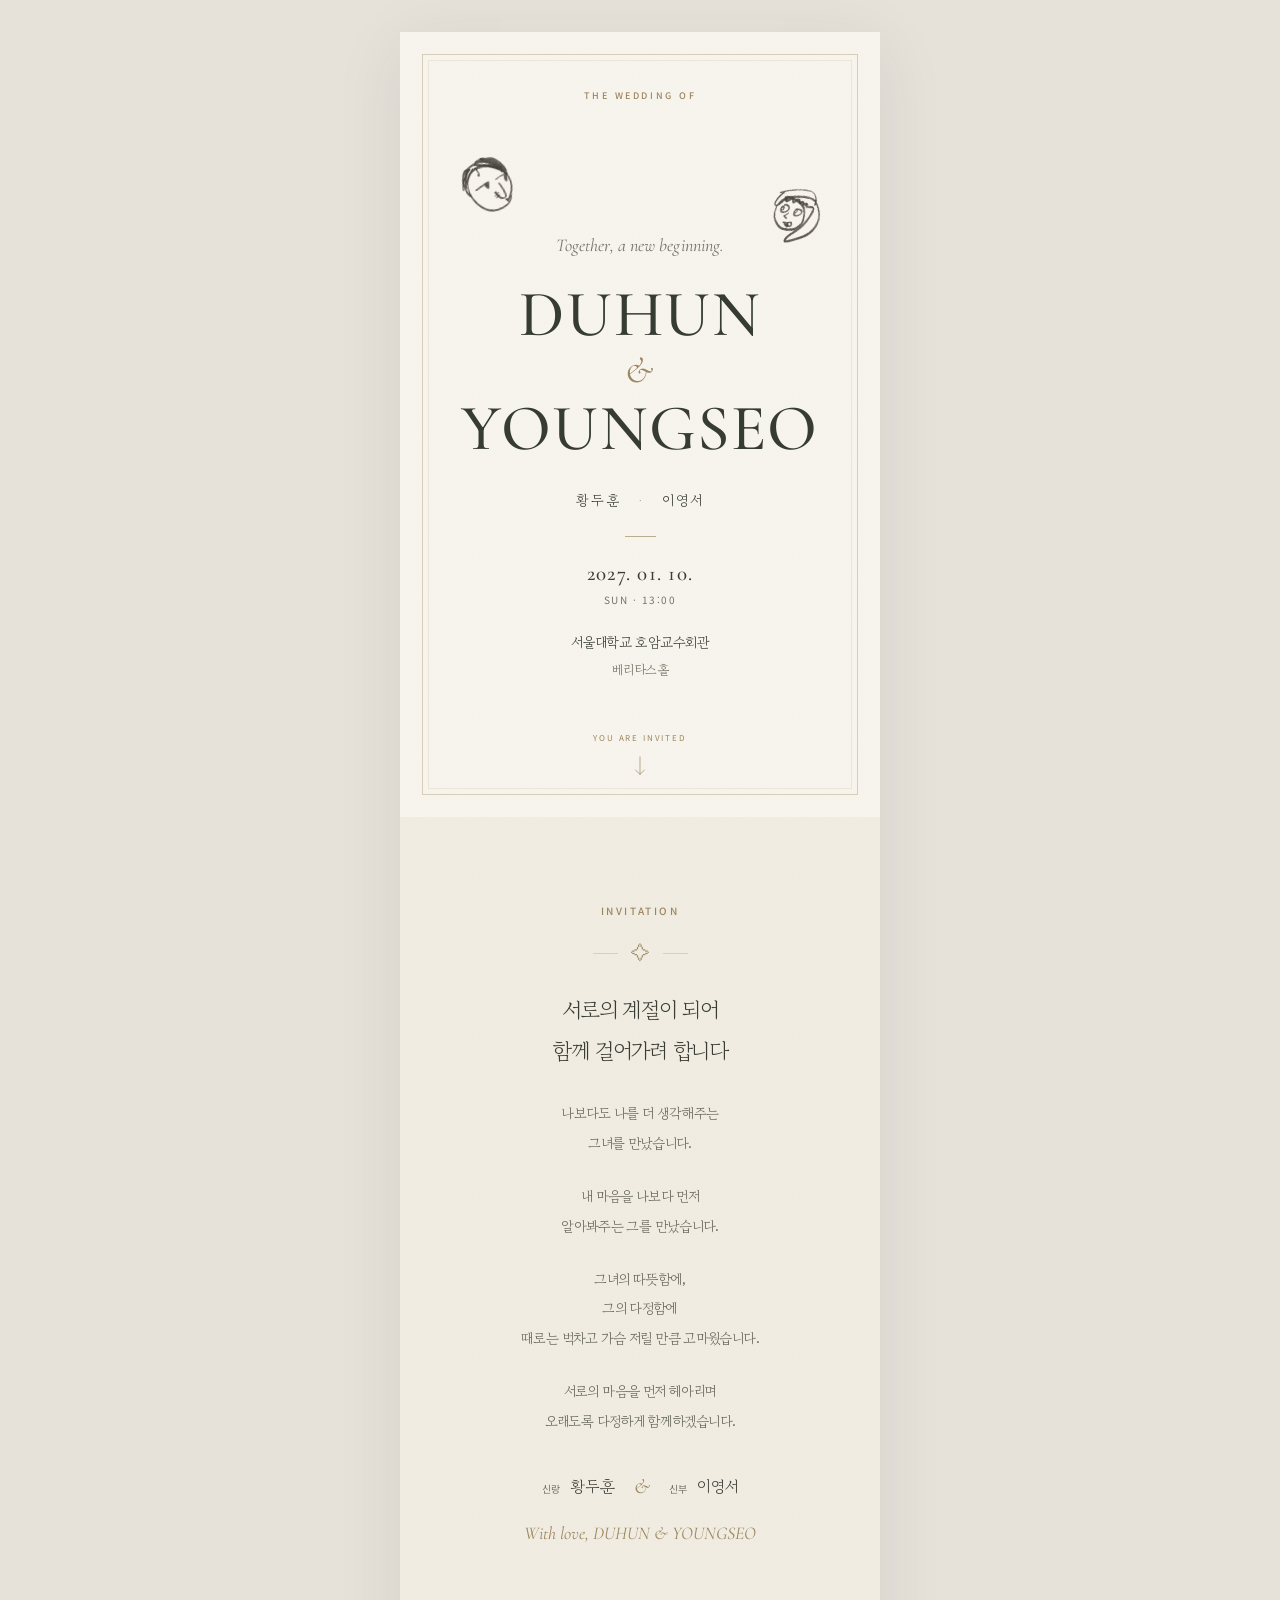
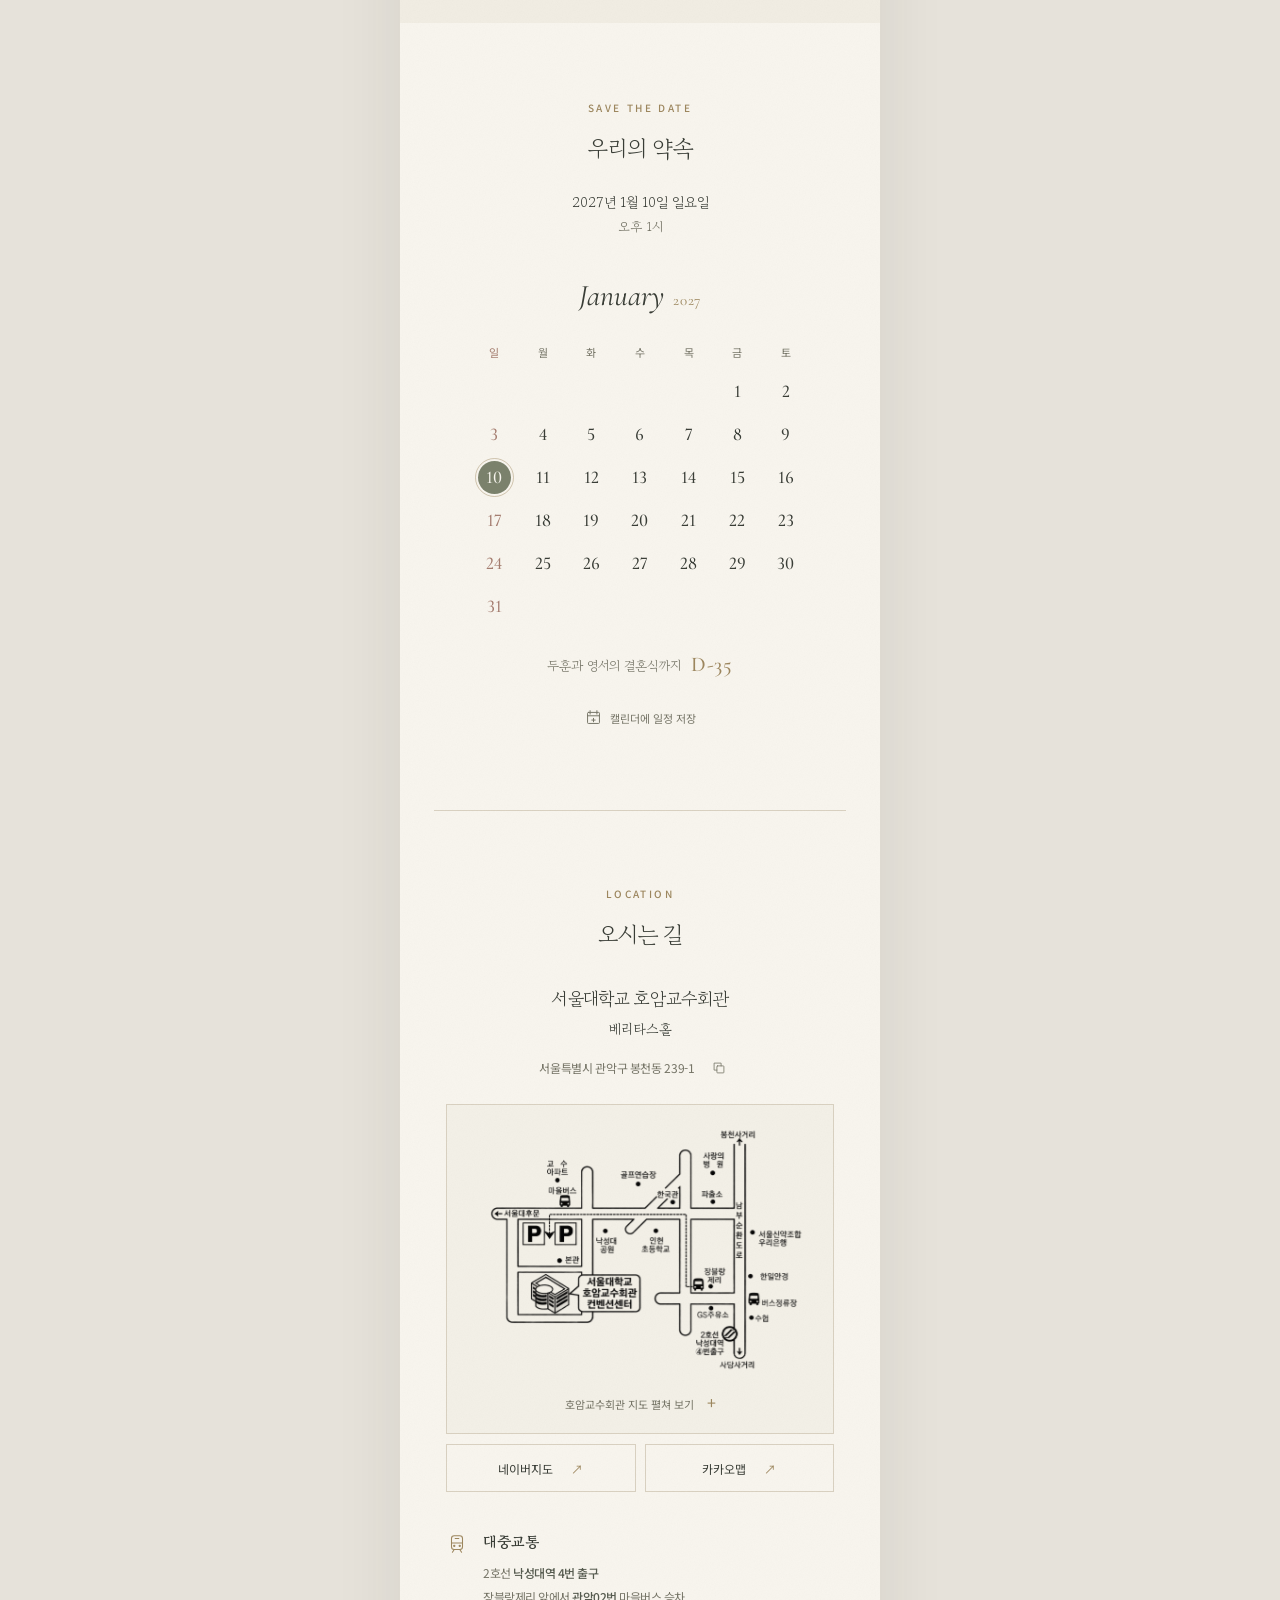
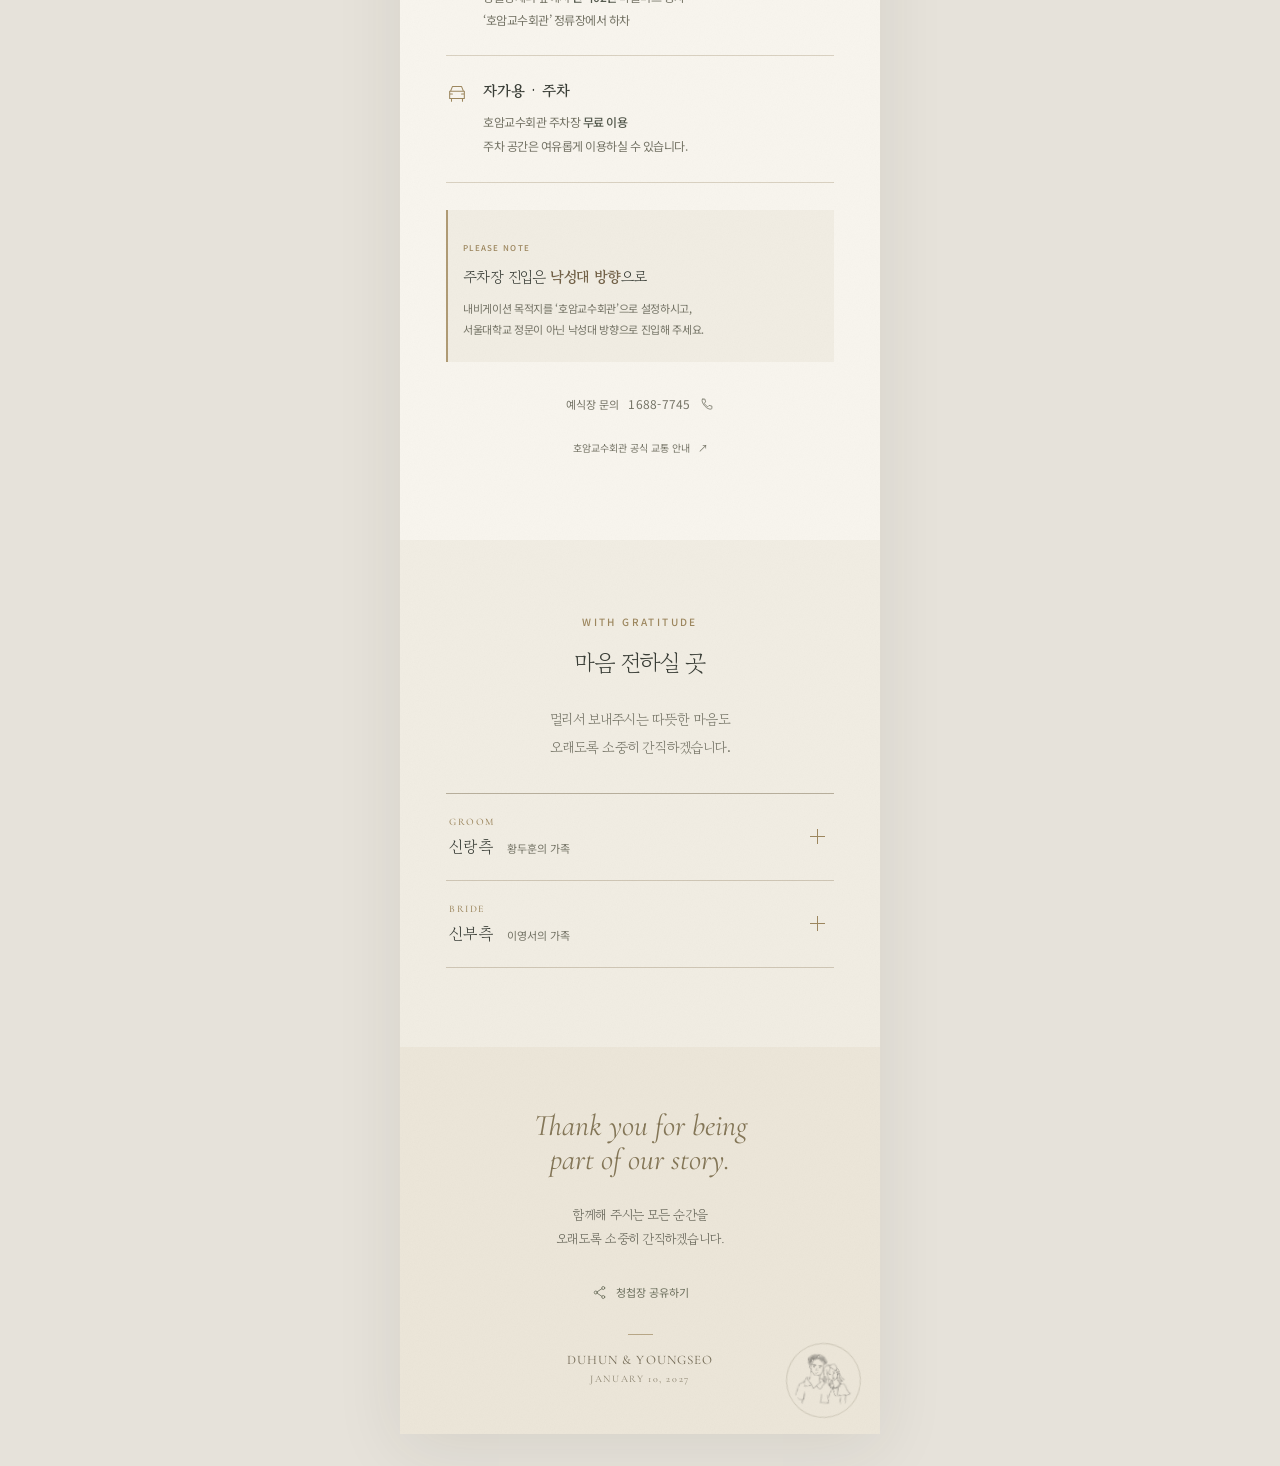
==== commit 7d578bfe: "Update wedding gift account details" ====
--- a/index.html
+++ b/index.html
@@ -1,5 +1,5 @@
 <!doctype html>
-<html lang="ko">
+<html lang="ko" prefix="og: https://ogp.me/ns#">
   <head>
     <meta charset="UTF-8" />
     <meta name="viewport" content="width=device-width, initial-scale=1, viewport-fit=cover" />
@@ -8,6 +8,19 @@
     <meta property="og:type" content="website" />
     <meta property="og:title" content="황두훈 · 이영서 결혼합니다" />
     <meta property="og:description" content="2027년 1월 10일 일요일 오후 1시 · 서울대학교 호암교수회관 베리타스홀" />
+    <meta property="og:locale" content="ko_KR" />
+    <meta property="og:url" content="https://yelobean.github.io/mobile_wedding/" />
+    <meta property="og:image" content="https://yelobean.github.io/mobile_wedding/assets/wedding-thumbnail.png" />
+    <meta property="og:image:type" content="image/png" />
+    <meta property="og:image:width" content="1200" />
+    <meta property="og:image:height" content="630" />
+    <meta property="og:image:alt" content="아이보리 배경에 두훈과 영서의 손그림과 DUHUN &amp; YOUNGSEO 이름을 담은 청첩장" />
+    <meta name="twitter:card" content="summary_large_image" />
+    <meta name="twitter:title" content="황두훈 · 이영서 결혼합니다" />
+    <meta name="twitter:description" content="2027년 1월 10일 일요일 오후 1시 · 서울대학교 호암교수회관 베리타스홀" />
+    <meta name="twitter:image" content="https://yelobean.github.io/mobile_wedding/assets/wedding-thumbnail.png" />
+    <meta name="twitter:image:alt" content="아이보리 배경에 두훈과 영서의 손그림과 DUHUN &amp; YOUNGSEO 이름을 담은 청첩장" />
+    <link rel="canonical" href="https://yelobean.github.io/mobile_wedding/" />
     <title>황두훈 · 이영서의 결혼식에 초대합니다</title>
     <link rel="icon" href="assets/monogram.svg" type="image/svg+xml" />
     <link rel="preconnect" href="https://fonts.googleapis.com" />
@@ -101,7 +114,7 @@
         <p class="eyebrow">With Gratitude</p>
         <h2 class="section-title" id="gift-title">마음 전하실 곳</h2>
         <p class="gift-copy">멀리서 보내주시는 따뜻한 마음도<br />오래도록 소중히 간직하겠습니다.</p>
-        <p class="account-preview-note" id="account-preview-note">미리보기용 예시 계좌입니다.<br />실제 은행·계좌번호·예금주로 교체해 주세요.</p>
+        <p class="account-preview-note" id="account-preview-note" hidden>미리보기용 예시 계좌입니다.<br />실제 은행·계좌번호·예금주로 교체해 주세요.</p>
         <div class="account-accordion">
           <details class="account-group" name="accounts">
             <summary><span class="account-side"><small>GROOM</small>신랑측 <span>황두훈의 가족</span></span><span class="account-arrow" aria-hidden="true"></span></summary>
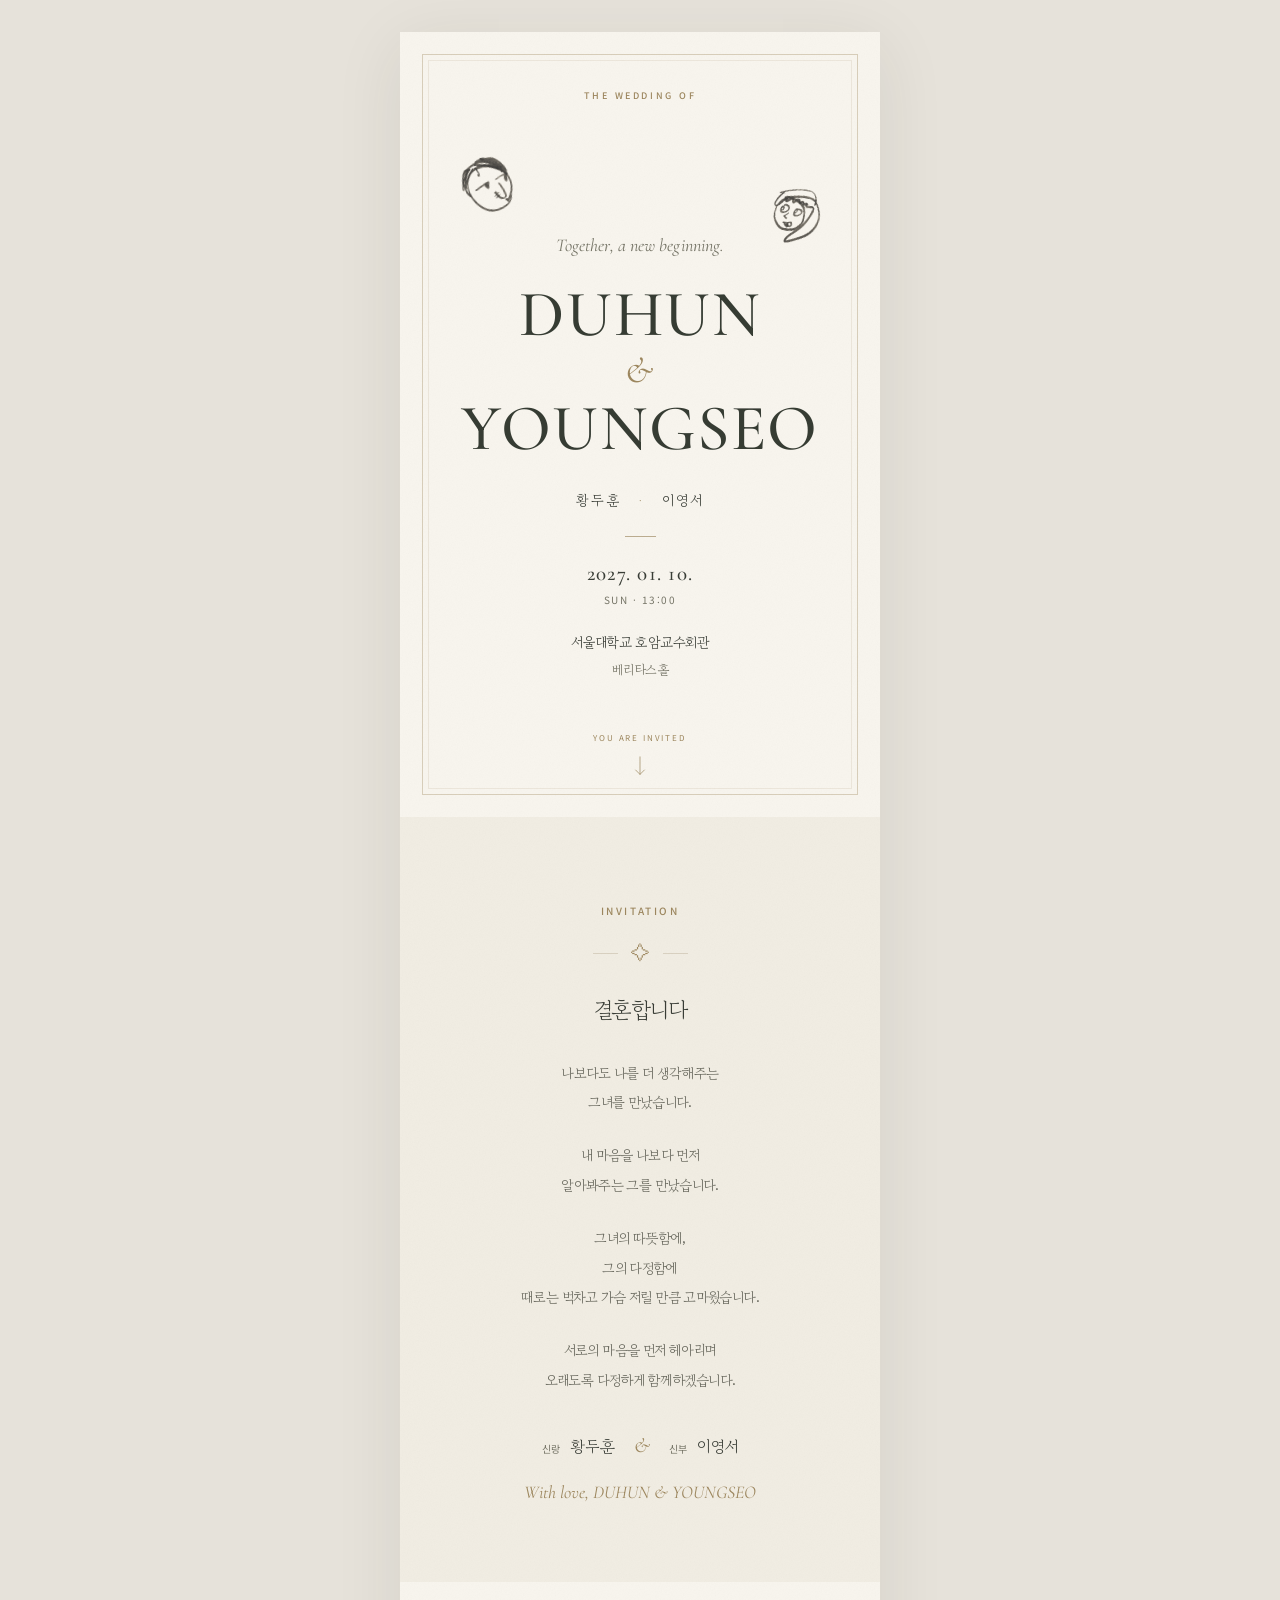
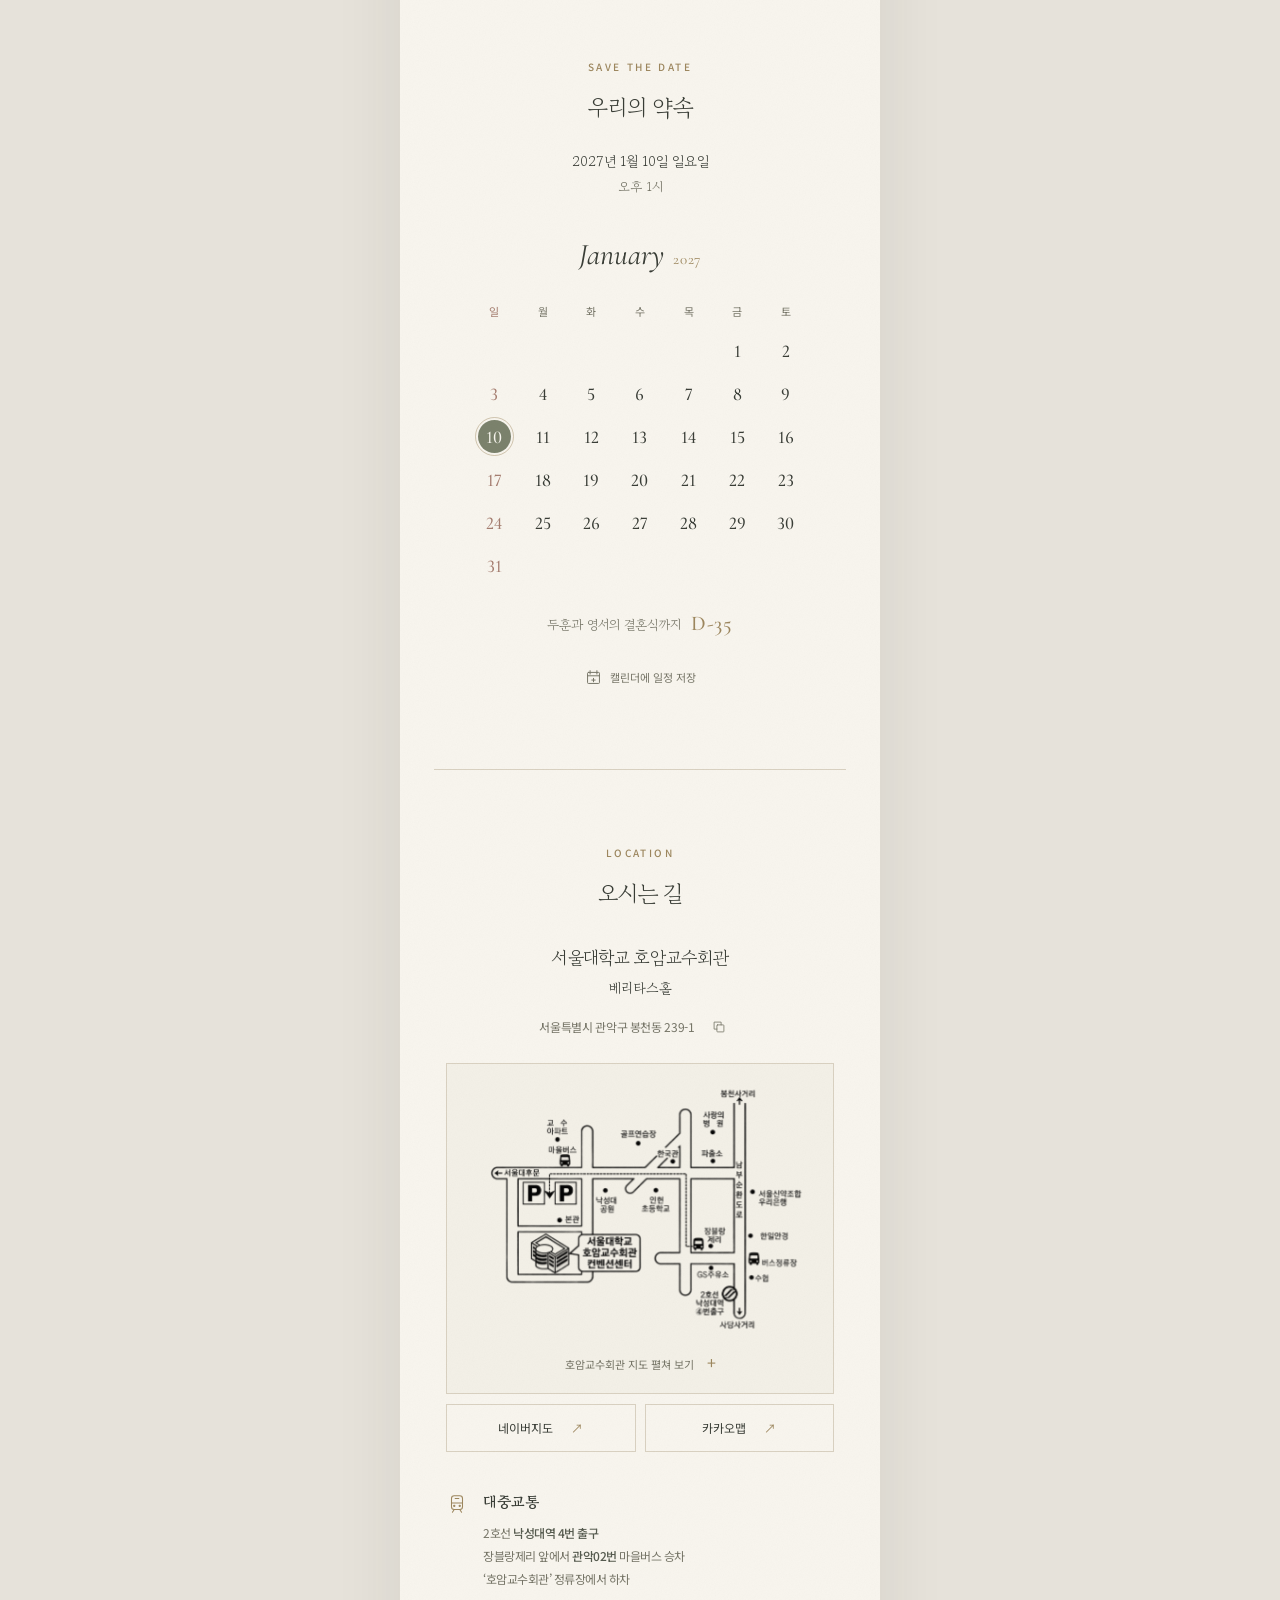
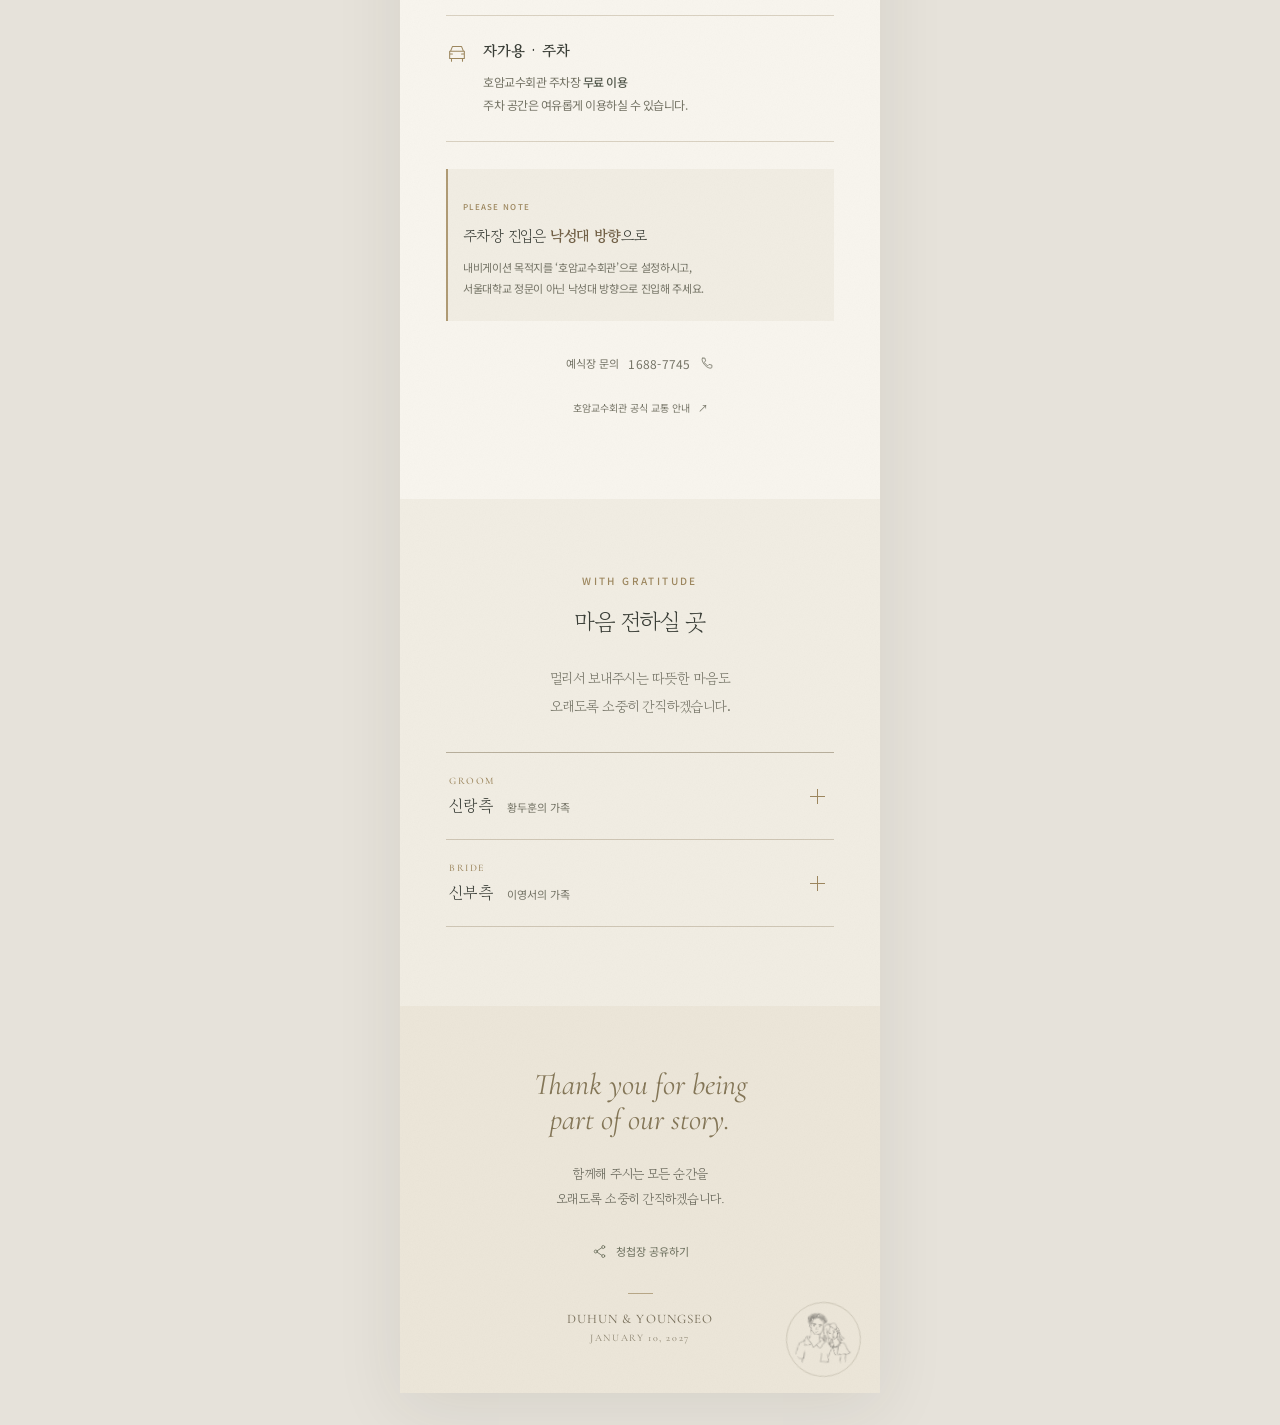
==== commit e7e19e26: "Shorten invitation heading" ====
--- a/index.html
+++ b/index.html
@@ -51,7 +51,7 @@
       <section class="intro section" id="invitation" aria-labelledby="intro-title">
         <p class="eyebrow">Invitation</p>
         <div class="ornament" aria-hidden="true"><span></span>✧<span></span></div>
-        <h2 id="intro-title">서로의 계절이 되어<br />함께 걸어가려 합니다</h2>
+        <h2 id="intro-title">결혼합니다</h2>
         <div class="invitation-copy">
           <p>나보다도 나를 더 생각해주는<br />그녀를 만났습니다.</p>
           <p>내 마음을 나보다 먼저<br />알아봐주는 그를 만났습니다.</p>
